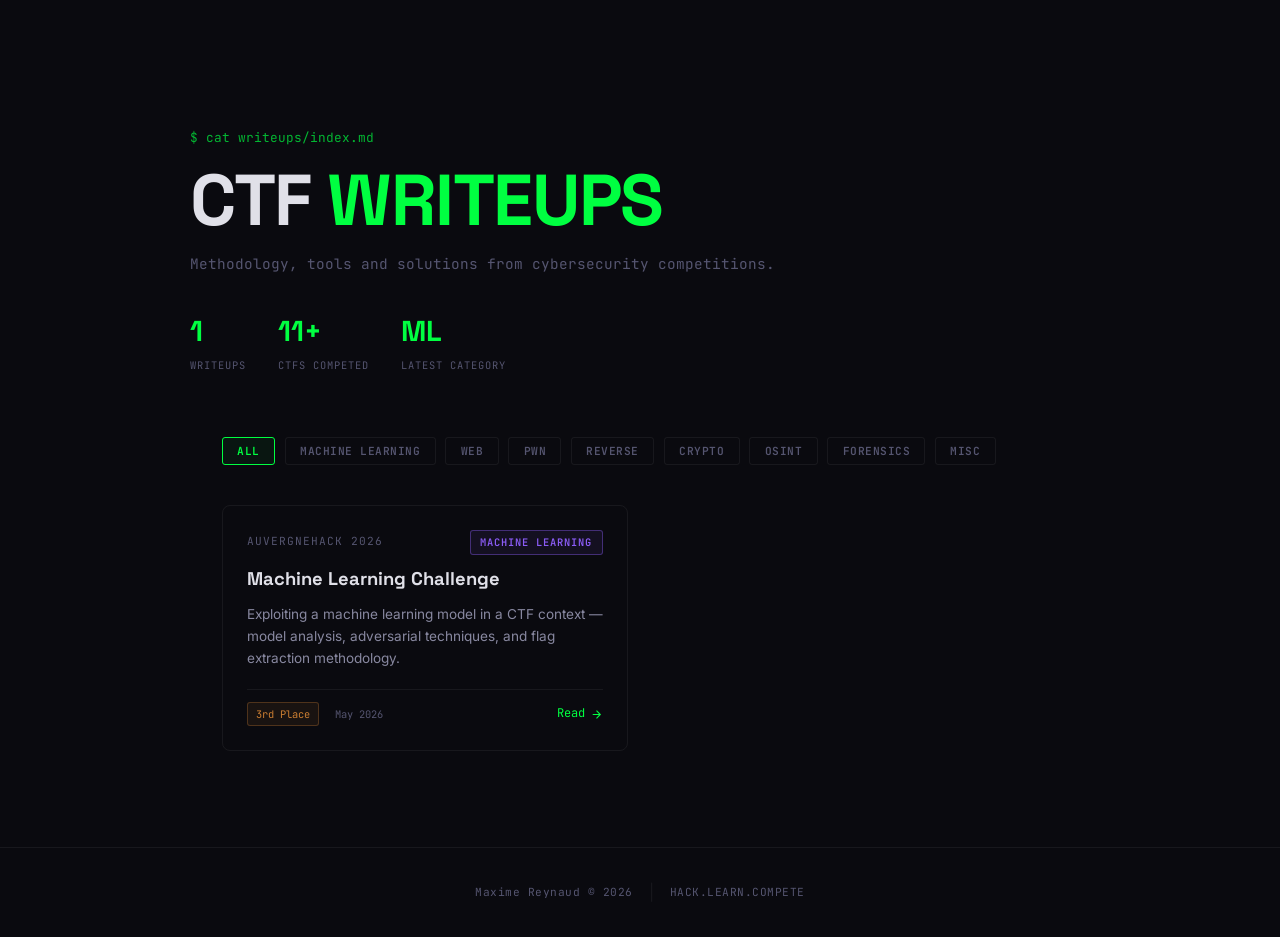
==== writeups.html @ 1e9fafca "feat: add CTF writeups section with AuvergneHack 2026 ML template - New writeups.html index page wit" ====
<!DOCTYPE html>
<html lang="en">
<head>
    <meta charset="UTF-8">
    <meta name="viewport" content="width=device-width, initial-scale=1.0">
    <title>CTF Writeups | Maxime Reynaud</title>
    <meta name="description" content="CTF writeups by Maxime Reynaud - methodology, tools, and solutions for cybersecurity competitions.">
    <meta name="theme-color" content="#0a0a0f">
    <link rel="icon" href="data:image/svg+xml,<svg xmlns='http://www.w3.org/2000/svg' viewBox='0 0 100 100'><rect width='100' height='100' rx='16' fill='%230a0a0f'/><text x='50' y='66' font-family='monospace' font-size='48' font-weight='bold' fill='%2300ff41' text-anchor='middle'>MR</text></svg>">
    <link rel="preconnect" href="https://fonts.googleapis.com">
    <link rel="preconnect" href="https://fonts.gstatic.com" crossorigin>
    <link href="https://fonts.googleapis.com/css2?family=JetBrains+Mono:wght@300;400;500;600;700&family=Inter:wght@300;400;500;600;700;800;900&family=Space+Grotesk:wght@300;400;500;600;700&display=swap" rel="stylesheet">
    <link rel="stylesheet" href="styles.css">
    <link rel="stylesheet" href="writeups.css">
</head>
<body>

    <!-- Navigation -->
    <nav class="nav" id="nav">
        <div class="nav-logo">
            <a href="index.html" style="text-decoration:none; display:flex; align-items:center; gap:0.25rem;">
                <span class="nav-logo-bracket">[</span>
                <span class="nav-logo-text">MR</span>
                <span class="nav-logo-bracket">]</span>
            </a>
        </div>
        <div class="nav-links">
            <a href="index.html#about"       class="nav-link">About</a>
            <a href="index.html#experience"  class="nav-link">Experience</a>
            <a href="index.html#projects"    class="nav-link">Projects</a>
            <a href="index.html#competitions"class="nav-link">CTF</a>
            <a href="writeups.html"          class="nav-link" style="color:var(--green);">Writeups</a>
            <a href="index.html#contact"     class="nav-link">Contact</a>
        </div>
        <button class="nav-toggle" id="navToggle" aria-label="Toggle navigation">
            <span></span><span></span><span></span>
        </button>
    </nav>

    <!-- Mobile Nav -->
    <div class="mobile-nav" id="mobileNav">
        <a href="index.html#about"        class="mobile-nav-link">About</a>
        <a href="index.html#experience"   class="mobile-nav-link">Experience</a>
        <a href="index.html#projects"     class="mobile-nav-link">Projects</a>
        <a href="index.html#competitions" class="mobile-nav-link">CTF</a>
        <a href="writeups.html"           class="mobile-nav-link">Writeups</a>
        <a href="index.html#contact"      class="mobile-nav-link">Contact</a>
    </div>

    <!-- Hero -->
    <section class="writeups-hero">
        <div class="writeups-hero-content">
            <div class="writeups-hero-tag">$ cat writeups/index.md</div>
            <h1 class="writeups-hero-title">CTF <span>WRITEUPS</span></h1>
            <p class="writeups-hero-sub">Methodology, tools and solutions from cybersecurity competitions.</p>
            <div class="writeups-stats">
                <div class="writeups-stat">
                    <span class="writeups-stat-value">1</span>
                    <span class="writeups-stat-label">Writeups</span>
                </div>
                <div class="writeups-stat">
                    <span class="writeups-stat-value">11+</span>
                    <span class="writeups-stat-label">CTFs competed</span>
                </div>
                <div class="writeups-stat">
                    <span class="writeups-stat-value">ML</span>
                    <span class="writeups-stat-label">Latest category</span>
                </div>
            </div>
        </div>
    </section>

    <!-- Filters -->
    <div class="writeups-filters container" style="max-width:900px;">
        <button class="filter-btn active" data-filter="all">All</button>
        <button class="filter-btn" data-filter="ml">Machine Learning</button>
        <button class="filter-btn" data-filter="web">Web</button>
        <button class="filter-btn" data-filter="pwn">Pwn</button>
        <button class="filter-btn" data-filter="rev">Reverse</button>
        <button class="filter-btn" data-filter="crypto">Crypto</button>
        <button class="filter-btn" data-filter="osint">OSINT</button>
        <button class="filter-btn" data-filter="forensics">Forensics</button>
        <button class="filter-btn" data-filter="misc">Misc</button>
    </div>

    <!-- Writeup cards -->
    <div class="writeups-grid">

        <a href="writeups/auvergnahack-2026-ml.html" class="writeup-card" data-category="ml">
            <div class="writeup-card-top">
                <span class="writeup-ctf-name">AuvergneHack 2026</span>
                <span class="cat-badge cat-ml">Machine Learning</span>
            </div>
            <div class="writeup-card-title">Machine Learning Challenge</div>
            <div class="writeup-card-desc">
                Exploiting a machine learning model in a CTF context — model analysis, adversarial techniques, and flag extraction methodology.
            </div>
            <div class="writeup-card-footer">
                <div class="writeup-card-meta">
                    <span class="writeup-rank-badge">3rd Place</span>
                    <span class="writeup-card-date">May 2026</span>
                </div>
                <span class="writeup-read-link">
                    Read
                    <svg viewBox="0 0 24 24" fill="none" stroke="currentColor" stroke-width="2" width="13" height="13"><path d="M5 12h14M12 5l7 7-7 7"/></svg>
                </span>
            </div>
        </a>

    </div>

    <!-- Footer -->
    <footer class="footer">
        <div class="container">
            <div class="footer-content">
                <span class="footer-text">Maxime Reynaud &copy; 2026</span>
                <span class="footer-divider">|</span>
                <span class="footer-text">HACK.LEARN.COMPETE</span>
            </div>
        </div>
    </footer>

    <script>
        // Nav scroll effect (reused from main)
        const nav = document.getElementById('nav');
        window.addEventListener('scroll', () => {
            nav.classList.toggle('scrolled', window.scrollY > 50);
        });

        // Mobile nav toggle
        document.getElementById('navToggle').addEventListener('click', () => {
            document.getElementById('mobileNav').classList.toggle('active');
        });
        document.querySelectorAll('.mobile-nav-link').forEach(l => {
            l.addEventListener('click', () => document.getElementById('mobileNav').classList.remove('active'));
        });

        // Category filter
        document.querySelectorAll('.filter-btn').forEach(btn => {
            btn.addEventListener('click', () => {
                document.querySelectorAll('.filter-btn').forEach(b => b.classList.remove('active'));
                btn.classList.add('active');
                const filter = btn.dataset.filter;
                document.querySelectorAll('.writeup-card').forEach(card => {
                    card.style.display = (filter === 'all' || card.dataset.category === filter) ? 'flex' : 'none';
                });
            });
        });
    </script>
</body>
</html>
---- styles.css ----
/* ============================================================
   MAXIME REYNAUD - CYBERSECURITY PORTFOLIO
   Theme: Dark cyber / terminal aesthetic
   Colors: #0a0a0f bg, #00ff41 primary, #00d4ff secondary, #8b5cf6 accent
   ============================================================ */

/* ---------- CSS Variables ---------- */
:root {
    --bg-primary: #0a0a0f;
    --bg-secondary: #0f0f1a;
    --bg-card: #12121f;
    --bg-card-hover: #1a1a2e;
    --text-primary: #e0e0e8;
    --text-secondary: #8888a0;
    --text-muted: #555570;
    --green: #00ff41;
    --green-dim: #00cc33;
    --green-glow: rgba(0, 255, 65, 0.15);
    --cyan: #00d4ff;
    --cyan-dim: #00a8cc;
    --cyan-glow: rgba(0, 212, 255, 0.15);
    --purple: #8b5cf6;
    --purple-glow: rgba(139, 92, 246, 0.15);
    --gold: #fbbf24;
    --silver: #c0c0c0;
    --bronze: #cd7f32;
    --red: #ff3b3b;
    --border: rgba(255, 255, 255, 0.06);
    --border-hover: rgba(0, 255, 65, 0.2);
    --font-mono: 'JetBrains Mono', 'Fira Code', monospace;
    --font-sans: 'Inter', -apple-system, BlinkMacSystemFont, sans-serif;
    --font-display: 'Space Grotesk', 'Inter', sans-serif;
    --nav-height: 64px;
}

/* ---------- Reset & Base ---------- */
*, *::before, *::after {
    margin: 0;
    padding: 0;
    box-sizing: border-box;
}

html {
    scroll-behavior: smooth;
    scrollbar-width: thin;
    scrollbar-color: var(--green-dim) var(--bg-primary);
}

html::-webkit-scrollbar {
    width: 6px;
}

html::-webkit-scrollbar-track {
    background: var(--bg-primary);
}

html::-webkit-scrollbar-thumb {
    background: var(--green-dim);
    border-radius: 3px;
}

body {
    font-family: var(--font-sans);
    background: var(--bg-primary);
    color: var(--text-primary);
    overflow-x: hidden;
    line-height: 1.6;
    -webkit-font-smoothing: antialiased;
}

a {
    color: inherit;
    text-decoration: none;
}

.container {
    max-width: 1200px;
    margin: 0 auto;
    padding: 0 2rem;
}

/* ---------- Scroll Progress ---------- */
.scroll-progress {
    position: fixed;
    top: 0;
    left: 0;
    height: 2px;
    background: linear-gradient(90deg, var(--green), var(--cyan), var(--purple));
    z-index: 10000;
    transition: width 0.1s linear;
    width: 0%;
}

/* ---------- Navigation ---------- */
.nav {
    position: fixed;
    top: 0;
    left: 0;
    right: 0;
    height: var(--nav-height);
    display: flex;
    align-items: center;
    justify-content: space-between;
    padding: 0 2rem;
    z-index: 1000;
    backdrop-filter: blur(20px);
    background: rgba(10, 10, 15, 0.8);
    border-bottom: 1px solid var(--border);
    transform: translateY(-100%);
    transition: transform 0.4s cubic-bezier(0.16, 1, 0.3, 1);
}

.nav.visible {
    transform: translateY(0);
}

.nav-logo {
    font-family: var(--font-mono);
    font-size: 1.2rem;
    font-weight: 700;
    letter-spacing: 2px;
}

.nav-logo-bracket {
    color: var(--green);
}

.nav-logo-text {
    color: var(--text-primary);
}

.nav-links {
    display: flex;
    gap: 1.5rem;
}

.nav-link {
    font-family: var(--font-mono);
    font-size: 0.75rem;
    text-transform: uppercase;
    letter-spacing: 1.5px;
    color: var(--text-secondary);
    transition: color 0.3s, text-shadow 0.3s;
    position: relative;
}

.nav-link::after {
    content: '';
    position: absolute;
    bottom: -4px;
    left: 0;
    width: 0;
    height: 1px;
    background: var(--green);
    transition: width 0.3s;
}

.nav-link:hover,
.nav-link.active {
    color: var(--green);
    text-shadow: 0 0 10px var(--green-glow);
}

.nav-link:hover::after,
.nav-link.active::after {
    width: 100%;
}

.nav-toggle {
    display: none;
    flex-direction: column;
    gap: 5px;
    background: none;
    border: none;
    cursor: pointer;
    padding: 5px;
}

.nav-toggle span {
    width: 24px;
    height: 2px;
    background: var(--text-primary);
    transition: all 0.3s;
}

/* Mobile Nav */
.mobile-nav {
    position: fixed;
    top: 0;
    left: 0;
    right: 0;
    bottom: 0;
    background: rgba(10, 10, 15, 0.95);
    backdrop-filter: blur(30px);
    display: flex;
    flex-direction: column;
    align-items: center;
    justify-content: center;
    gap: 2rem;
    z-index: 999;
    opacity: 0;
    pointer-events: none;
    transition: opacity 0.4s;
}

.mobile-nav.open {
    opacity: 1;
    pointer-events: auto;
}

.mobile-nav-link {
    font-family: var(--font-mono);
    font-size: 1.2rem;
    text-transform: uppercase;
    letter-spacing: 3px;
    color: var(--text-secondary);
    transition: color 0.3s;
}

.mobile-nav-link:hover {
    color: var(--green);
}

/* ---------- Particle Canvas ---------- */
#particleCanvas {
    position: fixed;
    top: 0;
    left: 0;
    width: 100%;
    height: 100%;
    z-index: -2;
    pointer-events: none;
}

/* ---------- Matrix Rain Canvas ---------- */
#matrixCanvas {
    position: fixed;
    top: 0;
    left: 0;
    width: 100%;
    height: 100%;
    z-index: -1;
    pointer-events: none;
    opacity: 0.04;
}

/* ============================================================
   HERO SECTION
   ============================================================ */
.hero {
    position: relative;
    min-height: 100vh;
    display: flex;
    align-items: center;
    justify-content: center;
    overflow: hidden;
}

.hero-content {
    text-align: center;
    z-index: 1;
    padding: 2rem;
}

.hero-scanline {
    position: absolute;
    top: 0;
    left: 0;
    right: 0;
    bottom: 0;
    background: repeating-linear-gradient(
        0deg,
        transparent,
        transparent 2px,
        rgba(0, 255, 65, 0.015) 2px,
        rgba(0, 255, 65, 0.015) 4px
    );
    pointer-events: none;
    z-index: 0;
}

/* Terminal */
.hero-terminal {
    display: inline-block;
    background: var(--bg-secondary);
    border: 1px solid var(--border);
    border-radius: 8px;
    overflow: hidden;
    margin-bottom: 2rem;
    text-align: left;
    min-width: min(420px, 90vw);
    box-shadow: 0 0 40px rgba(0, 255, 65, 0.05);
}

.terminal-header {
    display: flex;
    align-items: center;
    gap: 8px;
    padding: 10px 16px;
    background: rgba(255, 255, 255, 0.03);
    border-bottom: 1px solid var(--border);
}

.terminal-dot {
    width: 10px;
    height: 10px;
    border-radius: 50%;
}

.terminal-dot.red { background: #ff5f57; }
.terminal-dot.yellow { background: #febc2e; }
.terminal-dot.green { background: #28c840; }

.terminal-title {
    font-family: var(--font-mono);
    font-size: 0.7rem;
    color: var(--text-muted);
    margin-left: auto;
}

.terminal-body {
    padding: 16px;
}

.terminal-line {
    display: flex;
    align-items: center;
    gap: 8px;
    font-family: var(--font-mono);
    font-size: 0.85rem;
}

.terminal-prompt {
    color: var(--green);
    font-weight: 700;
}

.terminal-command {
    color: var(--text-primary);
}

.terminal-text {
    color: var(--text-primary);
}

.terminal-output {
    color: var(--cyan);
    font-style: italic;
}

.terminal-cursor {
    color: var(--green);
    animation: blink-cursor 1s step-end infinite;
}

@keyframes blink-cursor {
    50% { opacity: 0; }
}

/* Hero Name */
.hero-name {
    font-family: var(--font-display);
    font-size: clamp(3rem, 8vw, 7rem);
    font-weight: 900;
    line-height: 1;
    margin-bottom: 1.5rem;
    letter-spacing: -2px;
}

.hero-name-line {
    display: block;
    opacity: 0;
    transform: translateY(40px);
}

.hero-name-line.accent {
    color: var(--green);
    text-shadow: 0 0 40px var(--green-glow), 0 0 80px rgba(0, 255, 65, 0.08);
}

/* Hero Titles */
.hero-titles {
    display: flex;
    align-items: center;
    justify-content: center;
    gap: 1rem;
    flex-wrap: wrap;
    margin-bottom: 3rem;
    opacity: 0;
}

.hero-title-item {
    font-family: var(--font-mono);
    font-size: clamp(0.7rem, 1.5vw, 0.9rem);
    text-transform: uppercase;
    letter-spacing: 2px;
    color: var(--text-secondary);
}

.hero-title-item.accent {
    color: var(--cyan);
}

.hero-title-divider {
    color: var(--text-muted);
    font-family: var(--font-mono);
}

/* Hero Stats */
.hero-stats {
    display: flex;
    justify-content: center;
    gap: 3rem;
    flex-wrap: wrap;
    margin-bottom: 3rem;
    opacity: 0;
}

.hero-stat {
    text-align: center;
}

.hero-stat-value {
    font-family: var(--font-display);
    font-size: 2.5rem;
    font-weight: 800;
    color: var(--green);
    display: inline;
}

.hero-stat-suffix {
    font-family: var(--font-display);
    font-size: 1.5rem;
    font-weight: 800;
    color: var(--green);
}

.hero-stat-label {
    display: block;
    font-family: var(--font-mono);
    font-size: 0.65rem;
    text-transform: uppercase;
    letter-spacing: 1.5px;
    color: var(--text-muted);
    margin-top: 4px;
}

/* Scroll Indicator */
.hero-scroll-indicator {
    opacity: 0;
    display: flex;
    flex-direction: column;
    align-items: center;
    gap: 0.5rem;
    color: var(--text-muted);
    font-family: var(--font-mono);
    font-size: 0.7rem;
    text-transform: uppercase;
    letter-spacing: 2px;
}

.scroll-arrow {
    animation: bounce-arrow 2s ease-in-out infinite;
}

@keyframes bounce-arrow {
    0%, 100% { transform: translateY(0); }
    50% { transform: translateY(8px); }
}

/* ============================================================
   SECTION COMMON STYLES
   ============================================================ */
.section {
    position: relative;
    padding: 8rem 0;
    min-height: 100vh;
}

.section-header {
    text-align: center;
    margin-bottom: 4rem;
}

.section-tag {
    font-family: var(--font-mono);
    font-size: 0.75rem;
    color: var(--text-muted);
    letter-spacing: 1px;
    display: block;
    margin-bottom: 0.75rem;
}

.section-tag-close {
    display: block;
    text-align: center;
    margin-top: 4rem;
}

.section-title {
    font-family: var(--font-display);
    font-size: clamp(2rem, 5vw, 3.5rem);
    font-weight: 800;
    letter-spacing: -1px;
    margin-bottom: 1rem;
}

.section-line {
    width: 60px;
    height: 2px;
    background: linear-gradient(90deg, var(--green), var(--cyan));
    margin: 0 auto;
    border-radius: 1px;
}

.section-subtitle {
    font-family: var(--font-mono);
    font-size: 0.85rem;
    color: var(--text-secondary);
    margin-top: 1rem;
}

/* Glitch Text Effect */
.glitch-text {
    position: relative;
}

.glitch-text::before,
.glitch-text::after {
    content: attr(data-text);
    position: absolute;
    top: 0;
    left: 0;
    width: 100%;
    height: 100%;
    opacity: 0;
}

.glitch-text:hover::before {
    animation: glitch-1 0.3s linear;
    color: var(--cyan);
    opacity: 0.8;
    z-index: -1;
}

.glitch-text:hover::after {
    animation: glitch-2 0.3s linear;
    color: var(--red);
    opacity: 0.8;
    z-index: -2;
}

@keyframes glitch-1 {
    0% { clip-path: inset(40% 0 61% 0); transform: translate(-2px, -1px); }
    20% { clip-path: inset(92% 0 1% 0); transform: translate(1px, 2px); }
    40% { clip-path: inset(43% 0 1% 0); transform: translate(-1px, 1px); }
    60% { clip-path: inset(25% 0 58% 0); transform: translate(2px, -1px); }
    80% { clip-path: inset(54% 0 7% 0); transform: translate(-2px, 2px); }
    100% { clip-path: inset(58% 0 43% 0); transform: translate(0); }
}

@keyframes glitch-2 {
    0% { clip-path: inset(65% 0 13% 0); transform: translate(2px, 1px); }
    20% { clip-path: inset(12% 0 70% 0); transform: translate(-1px, -2px); }
    40% { clip-path: inset(80% 0 5% 0); transform: translate(1px, -1px); }
    60% { clip-path: inset(5% 0 75% 0); transform: translate(-2px, 1px); }
    80% { clip-path: inset(35% 0 30% 0); transform: translate(2px, -2px); }
    100% { clip-path: inset(19% 0 60% 0); transform: translate(0); }
}

/* Glitch triggered on scroll into view */
.glitch-text.glitch-active::before {
    animation: glitch-1 0.4s linear;
    color: var(--cyan);
    opacity: 0.8;
    z-index: -1;
}

.glitch-text.glitch-active::after {
    animation: glitch-2 0.4s linear;
    color: var(--red);
    opacity: 0.8;
    z-index: -2;
}

/* Accent & Highlight */
.accent { color: var(--green); }
.highlight { color: var(--cyan); font-weight: 600; }
.blink { animation: blink-text 2s step-end infinite; }

@keyframes blink-text {
    50% { opacity: 0.4; }
}

/* ============================================================
   ABOUT SECTION
   ============================================================ */
.about-grid {
    display: grid;
    grid-template-columns: 1.2fr 0.8fr;
    gap: 4rem;
    align-items: start;
}

.about-text p {
    font-size: 1.05rem;
    line-height: 1.8;
    color: var(--text-secondary);
    margin-bottom: 1.5rem;
}

.about-intro {
    font-size: 1.2rem !important;
    color: var(--text-primary) !important;
}

.about-highlights {
    margin-top: 2rem;
    display: flex;
    flex-direction: column;
    gap: 1.5rem;
}

.about-highlight-item {
    display: flex;
    gap: 1rem;
    align-items: flex-start;
    padding: 1rem;
    border-radius: 8px;
    border: 1px solid var(--border);
    background: var(--bg-secondary);
    transition: border-color 0.3s, background 0.3s;
}

.about-highlight-item:hover {
    border-color: var(--border-hover);
    background: var(--bg-card);
}

.highlight-icon {
    flex-shrink: 0;
    width: 36px;
    height: 36px;
    color: var(--green);
}

.about-highlight-item h4 {
    font-family: var(--font-display);
    font-size: 0.95rem;
    font-weight: 600;
    margin-bottom: 0.25rem;
}

.about-highlight-item p {
    font-size: 0.8rem !important;
    color: var(--text-muted) !important;
    margin-bottom: 0 !important;
    line-height: 1.5 !important;
}

/* About Card (Profile Card) */
.about-card {
    position: relative;
    background: var(--bg-card);
    border: 1px solid var(--border);
    border-radius: 12px;
    padding: 2rem;
    overflow: hidden;
    box-shadow: 0 0 40px rgba(0, 255, 65, 0.03);
}

.card-scanline {
    position: absolute;
    top: 0;
    left: 0;
    right: 0;
    height: 2px;
    background: var(--green);
    opacity: 0.6;
    animation: scan-line 4s ease-in-out infinite;
}

@keyframes scan-line {
    0%, 100% { top: 0; opacity: 0.6; }
    50% { top: 100%; opacity: 0; }
}

.card-header {
    display: flex;
    justify-content: space-between;
    align-items: center;
    margin-bottom: 1.5rem;
    padding-bottom: 1rem;
    border-bottom: 1px solid var(--border);
}

.card-label {
    font-family: var(--font-mono);
    font-size: 0.75rem;
    color: var(--text-muted);
    letter-spacing: 1.5px;
}

.card-status {
    font-family: var(--font-mono);
    font-size: 0.65rem;
    color: var(--green);
    padding: 2px 8px;
    border: 1px solid var(--green);
    border-radius: 4px;
    text-transform: uppercase;
    letter-spacing: 1px;
}

.card-field {
    display: flex;
    justify-content: space-between;
    align-items: center;
    padding: 0.6rem 0;
    border-bottom: 1px solid rgba(255, 255, 255, 0.03);
}

.card-key {
    font-family: var(--font-mono);
    font-size: 0.75rem;
    color: var(--text-muted);
}

.card-value {
    font-family: var(--font-mono);
    font-size: 0.8rem;
    color: var(--text-primary);
}

.card-value.accent {
    color: var(--cyan);
}

/* ============================================================
   JOURNEY SECTION
   ============================================================ */
.journey-path {
    position: relative;
    display: flex;
    flex-direction: column;
    gap: 3rem;
    max-width: 700px;
    margin: 0 auto;
}

.journey-line {
    position: absolute;
    left: 20px;
    top: 0;
    bottom: 0;
    width: 2px;
    background: linear-gradient(180deg, var(--green), var(--cyan), var(--purple));
    opacity: 0.3;
}

.journey-stop {
    display: flex;
    gap: 2rem;
    align-items: flex-start;
    position: relative;
}

.journey-marker {
    position: relative;
    flex-shrink: 0;
    width: 42px;
    height: 42px;
    display: flex;
    align-items: center;
    justify-content: center;
}

.marker-dot {
    width: 14px;
    height: 14px;
    background: var(--green);
    border-radius: 50%;
    z-index: 1;
    box-shadow: 0 0 10px var(--green-glow);
}

.marker-ping {
    position: absolute;
    width: 14px;
    height: 14px;
    background: var(--green);
    border-radius: 50%;
    animation: ping 2s cubic-bezier(0, 0, 0.2, 1) infinite;
}

@keyframes ping {
    75%, 100% { transform: scale(2.5); opacity: 0; }
}

.journey-card {
    background: var(--bg-card);
    border: 1px solid var(--border);
    border-radius: 12px;
    padding: 1.5rem;
    flex: 1;
    transition: border-color 0.3s, transform 0.3s;
}

.journey-card:hover {
    border-color: var(--border-hover);
    transform: translateX(4px);
}

.journey-flag {
    font-size: 1.8rem;
    margin-bottom: 0.5rem;
}

.journey-card h3 {
    font-family: var(--font-display);
    font-size: 1.2rem;
    font-weight: 700;
    margin-bottom: 0.25rem;
}

.journey-period {
    font-family: var(--font-mono);
    font-size: 0.7rem;
    color: var(--green);
    text-transform: uppercase;
    letter-spacing: 1.5px;
}

.journey-card p {
    font-size: 0.9rem;
    color: var(--text-secondary);
    margin-top: 0.75rem;
    line-height: 1.6;
}

/* ============================================================
   EXPERIENCE / TIMELINE
   ============================================================ */
.timeline {
    position: relative;
    max-width: 900px;
    margin: 0 auto;
}

.timeline-line {
    position: absolute;
    left: 50%;
    top: 0;
    bottom: 0;
    width: 2px;
    background: linear-gradient(180deg, var(--green), var(--cyan), var(--purple), transparent);
    opacity: 0.2;
    transform: translateX(-50%);
}

.timeline-item {
    display: flex;
    align-items: flex-start;
    margin-bottom: 3rem;
    position: relative;
}

.timeline-item[data-side="left"] {
    flex-direction: row;
    padding-right: calc(50% + 2rem);
}

.timeline-item[data-side="right"] {
    flex-direction: row-reverse;
    padding-left: calc(50% + 2rem);
}

.timeline-dot {
    position: absolute;
    left: 50%;
    transform: translateX(-50%);
    width: 16px;
    height: 16px;
    background: var(--bg-primary);
    border: 2px solid var(--green);
    border-radius: 50%;
    z-index: 1;
}

.timeline-dot-ping {
    position: absolute;
    inset: -2px;
    border: 2px solid var(--green);
    border-radius: 50%;
    animation: ping 3s cubic-bezier(0, 0, 0.2, 1) infinite;
}

.timeline-content {
    background: var(--bg-card);
    border: 1px solid var(--border);
    border-radius: 12px;
    padding: 1.5rem;
    transition: border-color 0.3s, box-shadow 0.3s;
    width: 100%;
}

.timeline-content:hover {
    border-color: var(--border-hover);
    box-shadow: 0 0 30px rgba(0, 255, 65, 0.05);
}

.timeline-date {
    font-family: var(--font-mono);
    font-size: 0.7rem;
    color: var(--green);
    text-transform: uppercase;
    letter-spacing: 1.5px;
    margin-bottom: 0.5rem;
}

.timeline-role {
    font-family: var(--font-display);
    font-size: 1.15rem;
    font-weight: 700;
    margin-bottom: 0.25rem;
}

.timeline-company {
    font-size: 0.9rem;
    color: var(--cyan);
    font-weight: 500;
    margin-bottom: 0.75rem;
}

.timeline-details {
    list-style: none;
    margin-bottom: 1rem;
}

.timeline-details li {
    font-size: 0.85rem;
    color: var(--text-secondary);
    padding-left: 1rem;
    position: relative;
    margin-bottom: 0.4rem;
    line-height: 1.5;
}

.timeline-details li::before {
    content: '>';
    position: absolute;
    left: 0;
    color: var(--green);
    font-family: var(--font-mono);
    font-size: 0.75rem;
}

.timeline-tags {
    display: flex;
    flex-wrap: wrap;
    gap: 0.5rem;
}

.tag {
    font-family: var(--font-mono);
    font-size: 0.65rem;
    padding: 3px 10px;
    border: 1px solid var(--border);
    border-radius: 4px;
    color: var(--text-muted);
    text-transform: uppercase;
    letter-spacing: 0.5px;
    transition: border-color 0.3s, color 0.3s;
}

.tag:hover {
    border-color: var(--green);
    color: var(--green);
}

/* ============================================================
   PROJECTS SECTION
   ============================================================ */
.github-link {
    display: inline-flex;
    align-items: center;
    gap: 0.5rem;
    color: var(--green);
    font-family: var(--font-mono);
    font-size: 0.85rem;
    transition: opacity 0.3s;
}

.github-link:hover {
    opacity: 0.8;
}

.github-link svg {
    width: 20px;
    height: 20px;
}

.projects-grid {
    display: grid;
    grid-template-columns: repeat(auto-fill, minmax(320px, 1fr));
    gap: 1.5rem;
}

.project-card {
    position: relative;
    background: var(--bg-card);
    border: 1px solid var(--border);
    border-radius: 12px;
    padding: 1.5rem;
    overflow: hidden;
    transition: border-color 0.4s, transform 0.3s, box-shadow 0.4s;
}

.project-card:hover {
    border-color: var(--border-hover);
    transform: translateY(-4px);
    box-shadow: 0 8px 40px rgba(0, 255, 65, 0.06);
}

.project-card.featured {
    border-color: rgba(0, 255, 65, 0.15);
}

.project-card-glow {
    position: absolute;
    top: -50%;
    left: -50%;
    width: 200%;
    height: 200%;
    background: radial-gradient(circle at center, var(--green-glow), transparent 70%);
    opacity: 0;
    transition: opacity 0.5s;
    pointer-events: none;
}

.project-card:hover .project-card-glow {
    opacity: 1;
}

.project-header {
    display: flex;
    justify-content: space-between;
    align-items: center;
    margin-bottom: 1rem;
}

.project-icon {
    width: 28px;
    height: 28px;
    color: var(--green);
}

.project-badge {
    font-family: var(--font-mono);
    font-size: 0.6rem;
    padding: 2px 8px;
    border: 1px solid var(--green);
    border-radius: 4px;
    color: var(--green);
    text-transform: uppercase;
    letter-spacing: 1px;
}

.project-name {
    font-family: var(--font-display);
    font-size: 1.1rem;
    font-weight: 700;
    margin-bottom: 0.5rem;
}

.project-desc {
    font-size: 0.85rem;
    color: var(--text-secondary);
    line-height: 1.6;
    margin-bottom: 1rem;
}

.project-tech {
    display: flex;
    flex-wrap: wrap;
    gap: 0.5rem;
    margin-bottom: 1rem;
}

.project-tech span {
    font-family: var(--font-mono);
    font-size: 0.65rem;
    padding: 2px 8px;
    background: rgba(0, 255, 65, 0.06);
    border-radius: 4px;
    color: var(--green-dim);
    letter-spacing: 0.5px;
}

.project-link {
    display: inline-flex;
    align-items: center;
    gap: 0.5rem;
    font-family: var(--font-mono);
    font-size: 0.75rem;
    color: var(--cyan);
    transition: color 0.3s;
    letter-spacing: 0.5px;
}

.project-link:hover {
    color: var(--green);
}

/* ============================================================
   COMPETITIONS SECTION
   ============================================================ */
.competitions-grid {
    display: grid;
    grid-template-columns: repeat(auto-fill, minmax(350px, 1fr));
    gap: 1rem;
}

.competition-card {
    display: flex;
    align-items: center;
    gap: 1.2rem;
    background: var(--bg-card);
    border: 1px solid var(--border);
    border-radius: 12px;
    padding: 1.2rem 1.5rem;
    transition: border-color 0.3s, transform 0.3s;
}

.competition-card:hover {
    border-color: var(--border-hover);
    transform: translateX(4px);
}

.competition-card.gold {
    border-color: rgba(251, 191, 36, 0.2);
}

.competition-card.gold .competition-rank {
    color: var(--gold);
    border-color: var(--gold);
    text-shadow: 0 0 10px rgba(251, 191, 36, 0.3);
}

.competition-card.silver {
    border-color: rgba(192, 192, 192, 0.2);
}

.competition-card.bronze .competition-rank {
    color: var(--bronze);
    border-color: var(--bronze);
}

.competition-rank {
    flex-shrink: 0;
    font-family: var(--font-display);
    font-size: 1.3rem;
    font-weight: 800;
    color: var(--green);
    min-width: 60px;
    text-align: center;
}

.competition-card.silver .competition-rank {
    color: var(--silver);
    border-color: var(--silver);
    text-shadow: 0 0 10px rgba(192, 192, 192, 0.3);
}

.competition-rank.top-pct {
    font-size: 0.85rem;
    font-family: var(--font-mono);
    font-weight: 600;
    color: var(--cyan);
}

.competition-rank svg {
    color: var(--green);
}

.competition-info h3 {
    font-family: var(--font-display);
    font-size: 1rem;
    font-weight: 600;
    margin-bottom: 0.15rem;
}

.competition-date {
    font-family: var(--font-mono);
    font-size: 0.65rem;
    color: var(--text-muted);
    text-transform: uppercase;
    letter-spacing: 1px;
}

.competition-info p {
    font-size: 0.8rem;
    color: var(--text-secondary);
    margin-top: 0.25rem;
    line-height: 1.4;
}

/* ============================================================
   EDUCATION SECTION
   ============================================================ */
.education-grid {
    display: grid;
    grid-template-columns: 1.3fr 0.7fr;
    gap: 3rem;
    align-items: start;
}

.education-card {
    display: flex;
    gap: 1.5rem;
    background: var(--bg-card);
    border: 1px solid var(--border);
    border-radius: 12px;
    padding: 1.5rem;
    margin-bottom: 1.5rem;
    transition: border-color 0.3s;
}

.education-card:hover {
    border-color: var(--border-hover);
}

.edu-icon {
    flex-shrink: 0;
    width: 40px;
    height: 40px;
    color: var(--green);
}

.edu-icon svg {
    width: 100%;
    height: 100%;
}

.edu-content h3 {
    font-family: var(--font-display);
    font-size: 1.05rem;
    font-weight: 700;
    margin-bottom: 0.25rem;
}

.edu-content h4 {
    font-size: 0.9rem;
    color: var(--cyan);
    font-weight: 500;
    margin-bottom: 0.25rem;
}

.edu-date {
    font-family: var(--font-mono);
    font-size: 0.7rem;
    color: var(--text-muted);
    text-transform: uppercase;
    letter-spacing: 1px;
}

.edu-highlight {
    font-size: 0.85rem;
    color: var(--text-secondary);
    margin-top: 0.5rem;
    line-height: 1.5;
}

.edu-modules {
    display: flex;
    flex-wrap: wrap;
    gap: 0.4rem;
    margin-top: 0.75rem;
}

.edu-modules span {
    font-family: var(--font-mono);
    font-size: 0.6rem;
    padding: 2px 8px;
    border: 1px solid var(--border);
    border-radius: 4px;
    color: var(--text-muted);
    transition: border-color 0.3s, color 0.3s;
}

.edu-modules span:hover {
    border-color: var(--cyan);
    color: var(--cyan);
}

/* Certifications */
.certifications {
    position: sticky;
    top: calc(var(--nav-height) + 2rem);
}

.cert-title {
    font-family: var(--font-display);
    font-size: 1.1rem;
    font-weight: 700;
    margin-bottom: 1rem;
    color: var(--green);
}

.cert-card {
    display: flex;
    align-items: center;
    gap: 1rem;
    padding: 1rem;
    border: 1px solid var(--border);
    border-radius: 8px;
    margin-bottom: 0.75rem;
    background: var(--bg-card);
    transition: border-color 0.3s;
}

.cert-card:hover {
    border-color: var(--border-hover);
}

.cert-badge {
    flex-shrink: 0;
    width: 48px;
    height: 48px;
    border-radius: 50%;
    border: 2px solid var(--green);
    display: flex;
    align-items: center;
    justify-content: center;
    background: rgba(0, 255, 65, 0.05);
}

.cert-badge-text {
    font-family: var(--font-mono);
    font-size: 0.65rem;
    font-weight: 700;
    color: var(--green);
    letter-spacing: 0.5px;
}

.cert-info h4 {
    font-family: var(--font-display);
    font-size: 0.9rem;
    font-weight: 600;
    margin-bottom: 0.15rem;
}

.cert-info span {
    font-family: var(--font-mono);
    font-size: 0.7rem;
    color: var(--text-muted);
}

/* Languages */
.languages-grid {
    display: flex;
    flex-direction: column;
    gap: 0.75rem;
}

.language-item {
    display: grid;
    grid-template-columns: 80px 1fr 60px;
    align-items: center;
    gap: 1rem;
}

.lang-name {
    font-family: var(--font-mono);
    font-size: 0.75rem;
    color: var(--text-secondary);
}

.lang-bar {
    height: 4px;
    background: rgba(255, 255, 255, 0.05);
    border-radius: 2px;
    overflow: hidden;
}

.lang-fill {
    height: 100%;
    background: linear-gradient(90deg, var(--green), var(--cyan));
    border-radius: 2px;
    width: 0;
    transition: width 1.5s cubic-bezier(0.16, 1, 0.3, 1);
}

.lang-level {
    font-family: var(--font-mono);
    font-size: 0.65rem;
    color: var(--text-muted);
    text-align: right;
}

/* ============================================================
   SKILLS SECTION
   ============================================================ */
.skills-grid {
    display: grid;
    grid-template-columns: repeat(3, 1fr);
    gap: 2rem;
    margin-bottom: 3rem;
}

.skill-category {
    background: var(--bg-card);
    border: 1px solid var(--border);
    border-radius: 12px;
    padding: 1.5rem;
    transition: border-color 0.3s;
}

.skill-category:hover {
    border-color: var(--border-hover);
}

.skill-cat-title {
    font-family: var(--font-display);
    font-size: 1rem;
    font-weight: 700;
    margin-bottom: 1.2rem;
    display: flex;
    align-items: center;
    gap: 0.5rem;
    color: var(--green);
}

.skill-items {
    display: flex;
    flex-direction: column;
    gap: 0.75rem;
}

.skill-item {
    display: flex;
    flex-direction: column;
    gap: 0.25rem;
}

.skill-name {
    font-family: var(--font-mono);
    font-size: 0.75rem;
    color: var(--text-secondary);
}

.skill-bar {
    height: 4px;
    background: rgba(255, 255, 255, 0.05);
    border-radius: 2px;
    overflow: hidden;
}

.skill-fill {
    height: 100%;
    background: linear-gradient(90deg, var(--green), var(--cyan));
    border-radius: 2px;
    width: 0;
    transition: width 1.5s cubic-bezier(0.16, 1, 0.3, 1);
}

/* Platform Rankings */
.skills-platforms {
    max-width: 700px;
    margin: 0 auto;
}

.platform-cards {
    display: grid;
    grid-template-columns: repeat(3, 1fr);
    gap: 1rem;
    margin-top: 1rem;
}

.platform-card {
    background: var(--bg-card);
    border: 1px solid var(--border);
    border-radius: 8px;
    padding: 1rem;
    text-align: center;
    transition: border-color 0.3s;
}

.platform-card:hover {
    border-color: var(--border-hover);
}

.platform-name {
    font-family: var(--font-mono);
    font-size: 0.75rem;
    color: var(--text-secondary);
    display: block;
    margin-bottom: 0.5rem;
}

.platform-rank {
    font-family: var(--font-display);
    font-size: 1.1rem;
    font-weight: 800;
    color: var(--green);
    display: block;
    margin-bottom: 0.5rem;
}

.platform-bar {
    height: 3px;
    background: rgba(255, 255, 255, 0.05);
    border-radius: 2px;
    overflow: hidden;
}

.platform-fill {
    height: 100%;
    background: linear-gradient(90deg, var(--green), var(--cyan));
    border-radius: 2px;
}

/* ============================================================
   CONTACT SECTION
   ============================================================ */
.contact-content {
    max-width: 700px;
    margin: 0 auto;
    text-align: center;
}

.contact-intro {
    font-size: 1.1rem;
    color: var(--text-secondary);
    margin-bottom: 3rem;
    line-height: 1.8;
}

.contact-links {
    display: grid;
    grid-template-columns: repeat(3, 1fr);
    gap: 1.5rem;
    margin-bottom: 3rem;
}

.contact-card {
    display: flex;
    flex-direction: column;
    align-items: center;
    gap: 0.75rem;
    padding: 2rem 1rem;
    background: var(--bg-card);
    border: 1px solid var(--border);
    border-radius: 12px;
    transition: all 0.3s;
}

.contact-card:hover {
    border-color: var(--green);
    transform: translateY(-4px);
    box-shadow: 0 8px 30px rgba(0, 255, 65, 0.08);
}

.contact-icon {
    width: 36px;
    height: 36px;
    color: var(--green);
}

.contact-icon svg {
    width: 100%;
    height: 100%;
}

.contact-label {
    font-family: var(--font-mono);
    font-size: 0.7rem;
    color: var(--text-muted);
    text-transform: uppercase;
    letter-spacing: 1.5px;
}

.contact-value {
    font-size: 0.8rem;
    color: var(--text-secondary);
    word-break: break-all;
}

/* Contact Terminal */
.contact-terminal {
    background: var(--bg-secondary);
    border: 1px solid var(--border);
    border-radius: 8px;
    overflow: hidden;
    text-align: left;
    max-width: 500px;
    margin: 0 auto;
}

.contact-terminal .terminal-line {
    margin-bottom: 0.5rem;
}

.contact-terminal .terminal-line:last-child {
    margin-bottom: 0;
}

/* ============================================================
   FOOTER
   ============================================================ */
.footer {
    padding: 2rem 0;
    border-top: 1px solid var(--border);
}

.footer-content {
    display: flex;
    justify-content: center;
    align-items: center;
    gap: 1rem;
    flex-wrap: wrap;
}

.footer-text {
    font-family: var(--font-mono);
    font-size: 0.7rem;
    color: var(--text-muted);
    letter-spacing: 0.5px;
}

.footer-divider {
    color: var(--border);
}

/* ============================================================
   REVEAL ANIMATIONS (initial states - GSAP handles animations)
   ============================================================ */
.reveal-text {
    opacity: 0;
    transform: translateY(30px);
}

.reveal-item {
    opacity: 0;
    transform: translateY(40px);
}

/* ============================================================
   RESPONSIVE DESIGN
   ============================================================ */
@media (max-width: 1024px) {
    .skills-grid {
        grid-template-columns: repeat(2, 1fr);
    }

    .education-grid {
        grid-template-columns: 1fr;
    }

    .certifications {
        position: static;
    }

    .about-grid {
        grid-template-columns: 1fr;
    }

    .timeline-line {
        left: 20px;
    }

    .timeline-item[data-side="left"],
    .timeline-item[data-side="right"] {
        flex-direction: row;
        padding-left: 3.5rem;
        padding-right: 0;
    }

    .timeline-dot {
        left: 20px;
        transform: translateX(-50%);
    }
}

@media (max-width: 768px) {
    .container {
        padding: 0 1rem;
    }

    .section {
        padding: 5rem 0;
    }

    .nav-links {
        display: none;
    }

    .nav-toggle {
        display: flex;
    }

    .hero-terminal {
        min-width: auto;
        width: 100%;
        max-width: 340px;
    }

    .hero-name {
        font-size: clamp(2.5rem, 12vw, 4rem);
    }

    .hero-stats {
        gap: 1.5rem;
    }

    .hero-stat-value {
        font-size: 2rem;
    }

    .hero-titles {
        flex-direction: column;
        gap: 0.5rem;
    }

    .hero-title-divider {
        display: none;
    }

    .projects-grid {
        grid-template-columns: 1fr;
    }

    .competitions-grid {
        grid-template-columns: 1fr;
    }

    .skills-grid {
        grid-template-columns: 1fr;
    }

    .platform-cards {
        grid-template-columns: 1fr;
    }

    .contact-links {
        grid-template-columns: 1fr;
    }

    .timeline-line {
        left: 12px;
    }

    .timeline-dot {
        left: 12px;
    }

    .timeline-item[data-side="left"],
    .timeline-item[data-side="right"] {
        padding-left: 2.5rem;
    }
}

@media (max-width: 480px) {
    .hero-name {
        font-size: 2.2rem;
        letter-spacing: -1px;
    }

    .section-title {
        font-size: 1.8rem;
    }

    .language-item {
        grid-template-columns: 70px 1fr 50px;
        gap: 0.5rem;
    }

    .education-card {
        flex-direction: column;
        gap: 0.75rem;
    }

    .edu-icon {
        width: 30px;
        height: 30px;
    }
}
---- writeups.css ----
/* ===================== WRITEUPS SHARED STYLES ===================== */

/* ---- Breadcrumb ---- */
.breadcrumb {
    font-family: var(--font-mono);
    font-size: 0.75rem;
    color: var(--text-muted);
    padding: 1.5rem 0 0;
    display: flex;
    align-items: center;
    gap: 0.5rem;
}
.breadcrumb a { color: var(--green); text-decoration: none; }
.breadcrumb a:hover { text-shadow: 0 0 8px var(--green-glow); }
.breadcrumb-sep { color: var(--text-muted); }

/* ---- Category badges ---- */
.cat-badge {
    font-family: var(--font-mono);
    font-size: 0.65rem;
    font-weight: 600;
    padding: 0.2rem 0.6rem;
    border-radius: 3px;
    text-transform: uppercase;
    letter-spacing: 1px;
    border: 1px solid;
}
.cat-ml       { color: var(--purple);  border-color: rgba(139,92,246,0.4);  background: rgba(139,92,246,0.08); }
.cat-web      { color: var(--cyan);    border-color: rgba(0,212,255,0.4);   background: rgba(0,212,255,0.08); }
.cat-pwn      { color: #ff3b3b;        border-color: rgba(255,59,59,0.4);   background: rgba(255,59,59,0.08); }
.cat-rev      { color: #f97316;        border-color: rgba(249,115,22,0.4);  background: rgba(249,115,22,0.08); }
.cat-crypto   { color: var(--gold);    border-color: rgba(251,191,36,0.4);  background: rgba(251,191,36,0.08); }
.cat-osint    { color: var(--green);   border-color: rgba(0,255,65,0.2);    background: rgba(0,255,65,0.05); }
.cat-forensics{ color: #14b8a6;        border-color: rgba(20,184,166,0.4);  background: rgba(20,184,166,0.08); }
.cat-misc     { color: var(--text-muted); border-color: rgba(255,255,255,0.15); background: rgba(255,255,255,0.04); }

/* ===================== WRITEUPS INDEX PAGE ===================== */

.writeups-hero {
    min-height: 35vh;
    display: flex;
    align-items: center;
    padding: 8rem 2rem 4rem;
    position: relative;
}
.writeups-hero-content { max-width: 900px; margin: 0 auto; width: 100%; }
.writeups-hero-tag {
    font-family: var(--font-mono);
    font-size: 0.8rem;
    color: var(--green);
    margin-bottom: 1rem;
    opacity: 0.7;
}
.writeups-hero-title {
    font-family: var(--font-display);
    font-size: clamp(2.5rem, 6vw, 4.5rem);
    font-weight: 900;
    letter-spacing: -0.02em;
    color: var(--text-primary);
    line-height: 1;
    margin-bottom: 1rem;
}
.writeups-hero-title span { color: var(--green); }
.writeups-hero-sub {
    font-family: var(--font-mono);
    font-size: 0.9rem;
    color: var(--text-muted);
    margin-bottom: 2rem;
}
.writeups-stats {
    display: flex;
    gap: 2rem;
    flex-wrap: wrap;
}
.writeups-stat {
    display: flex;
    flex-direction: column;
    gap: 0.2rem;
}
.writeups-stat-value {
    font-family: var(--font-display);
    font-size: 1.8rem;
    font-weight: 800;
    color: var(--green);
}
.writeups-stat-label {
    font-family: var(--font-mono);
    font-size: 0.65rem;
    color: var(--text-muted);
    text-transform: uppercase;
    letter-spacing: 1px;
}

/* ---- Filter bar ---- */
.writeups-filters {
    padding: 0 2rem 2.5rem;
    max-width: 900px;
    margin: 0 auto;
    display: flex;
    gap: 0.6rem;
    flex-wrap: wrap;
}
.filter-btn {
    font-family: var(--font-mono);
    font-size: 0.7rem;
    font-weight: 600;
    padding: 0.35rem 0.9rem;
    border-radius: 3px;
    border: 1px solid var(--border);
    background: transparent;
    color: var(--text-muted);
    cursor: pointer;
    transition: all 0.2s;
    text-transform: uppercase;
    letter-spacing: 0.5px;
}
.filter-btn:hover, .filter-btn.active {
    border-color: var(--green);
    color: var(--green);
    background: rgba(0,255,65,0.05);
}

/* ---- Writeup cards grid ---- */
.writeups-grid {
    max-width: 900px;
    margin: 0 auto;
    padding: 0 2rem 6rem;
    display: grid;
    grid-template-columns: repeat(auto-fill, minmax(380px, 1fr));
    gap: 1.5rem;
}
.writeup-card {
    background: var(--surface);
    border: 1px solid var(--border);
    border-radius: 8px;
    padding: 1.5rem;
    transition: border-color 0.2s, transform 0.2s;
    text-decoration: none;
    display: flex;
    flex-direction: column;
    gap: 0.8rem;
    position: relative;
    overflow: hidden;
}
.writeup-card::before {
    content: '';
    position: absolute;
    inset: 0;
    background: linear-gradient(135deg, rgba(0,255,65,0.03) 0%, transparent 60%);
    opacity: 0;
    transition: opacity 0.3s;
}
.writeup-card:hover { border-color: rgba(0,255,65,0.25); transform: translateY(-2px); }
.writeup-card:hover::before { opacity: 1; }

.writeup-card-top {
    display: flex;
    align-items: center;
    justify-content: space-between;
    gap: 0.5rem;
    flex-wrap: wrap;
}
.writeup-ctf-name {
    font-family: var(--font-mono);
    font-size: 0.7rem;
    color: var(--text-muted);
    text-transform: uppercase;
    letter-spacing: 1px;
}
.writeup-card-title {
    font-family: var(--font-display);
    font-size: 1.15rem;
    font-weight: 700;
    color: var(--text-primary);
    line-height: 1.3;
}
.writeup-card-desc {
    font-size: 0.85rem;
    color: var(--text-secondary);
    line-height: 1.6;
    flex: 1;
}
.writeup-card-footer {
    display: flex;
    align-items: center;
    justify-content: space-between;
    margin-top: 0.4rem;
    padding-top: 0.8rem;
    border-top: 1px solid var(--border);
}
.writeup-card-meta {
    display: flex;
    align-items: center;
    gap: 1rem;
}
.writeup-card-date {
    font-family: var(--font-mono);
    font-size: 0.65rem;
    color: var(--text-muted);
}
.writeup-rank-badge {
    font-family: var(--font-mono);
    font-size: 0.65rem;
    color: var(--bronze);
    border: 1px solid rgba(205,127,50,0.3);
    background: rgba(205,127,50,0.08);
    padding: 0.15rem 0.5rem;
    border-radius: 3px;
}
.writeup-read-link {
    font-family: var(--font-mono);
    font-size: 0.75rem;
    color: var(--green);
    display: flex;
    align-items: center;
    gap: 0.3rem;
    transition: gap 0.2s;
}
.writeup-card:hover .writeup-read-link { gap: 0.5rem; }

/* ===================== INDIVIDUAL WRITEUP PAGE ===================== */

.writeup-page { padding-top: 5rem; }

.writeup-challenge-header {
    background: linear-gradient(180deg, rgba(0,255,65,0.04) 0%, transparent 100%);
    border-bottom: 1px solid var(--border);
    padding: 3rem 2rem 2.5rem;
}
.writeup-challenge-inner {
    max-width: 1100px;
    margin: 0 auto;
}
.writeup-challenge-tags {
    display: flex;
    align-items: center;
    gap: 0.6rem;
    margin-bottom: 1rem;
    flex-wrap: wrap;
}
.writeup-challenge-ctf {
    font-family: var(--font-mono);
    font-size: 0.7rem;
    color: var(--cyan);
    text-transform: uppercase;
    letter-spacing: 1.5px;
}
.writeup-challenge-title {
    font-family: var(--font-display);
    font-size: clamp(1.8rem, 4vw, 3rem);
    font-weight: 900;
    color: var(--text-primary);
    line-height: 1.1;
    margin-bottom: 1rem;
    letter-spacing: -0.02em;
}
.writeup-challenge-meta-row {
    display: flex;
    gap: 2rem;
    flex-wrap: wrap;
}
.writeup-meta-item {
    display: flex;
    flex-direction: column;
    gap: 0.15rem;
}
.writeup-meta-key {
    font-family: var(--font-mono);
    font-size: 0.6rem;
    color: var(--text-muted);
    text-transform: uppercase;
    letter-spacing: 1px;
}
.writeup-meta-val {
    font-family: var(--font-mono);
    font-size: 0.85rem;
    color: var(--text-secondary);
    font-weight: 500;
}
.writeup-meta-val.accent { color: var(--green); }

/* ---- Two-column layout ---- */
.writeup-layout {
    max-width: 1100px;
    margin: 0 auto;
    padding: 2.5rem 2rem 6rem;
    display: grid;
    grid-template-columns: 1fr 280px;
    gap: 3rem;
    align-items: start;
}
.writeup-content { min-width: 0; }
.writeup-sidebar { position: sticky; top: 5.5rem; display: flex; flex-direction: column; gap: 1.5rem; }

/* ---- Sidebar blocks ---- */
.sidebar-block {
    background: var(--surface);
    border: 1px solid var(--border);
    border-radius: 8px;
    overflow: hidden;
}
.sidebar-block-title {
    font-family: var(--font-mono);
    font-size: 0.65rem;
    font-weight: 700;
    color: var(--green);
    text-transform: uppercase;
    letter-spacing: 1.5px;
    padding: 0.7rem 1rem;
    border-bottom: 1px solid var(--border);
    background: rgba(0,255,65,0.04);
}
.sidebar-block-body { padding: 1rem; }

/* Table of contents */
.toc-list { list-style: none; display: flex; flex-direction: column; gap: 0.4rem; }
.toc-list a {
    font-family: var(--font-mono);
    font-size: 0.72rem;
    color: var(--text-muted);
    text-decoration: none;
    display: flex;
    align-items: center;
    gap: 0.5rem;
    padding: 0.25rem 0;
    border-left: 2px solid transparent;
    padding-left: 0.6rem;
    transition: all 0.15s;
}
.toc-list a:hover, .toc-list a.active {
    color: var(--green);
    border-left-color: var(--green);
}
.toc-num { color: var(--text-muted); opacity: 0.5; font-size: 0.65rem; }

/* Metadata in sidebar */
.meta-row {
    display: flex;
    justify-content: space-between;
    align-items: center;
    padding: 0.4rem 0;
    border-bottom: 1px solid var(--border);
    font-size: 0.78rem;
}
.meta-row:last-child { border-bottom: none; }
.meta-row-key { font-family: var(--font-mono); color: var(--text-muted); font-size: 0.68rem; }
.meta-row-val { color: var(--text-secondary); font-weight: 500; text-align: right; }

/* Challenge files */
.file-list { display: flex; flex-direction: column; gap: 0.5rem; }
.file-item {
    display: flex;
    align-items: center;
    gap: 0.6rem;
    padding: 0.5rem 0.7rem;
    border: 1px solid var(--border);
    border-radius: 4px;
    background: rgba(255,255,255,0.02);
    font-family: var(--font-mono);
    font-size: 0.72rem;
    color: var(--text-secondary);
    text-decoration: none;
    transition: border-color 0.15s, color 0.15s;
}
.file-item:hover { border-color: rgba(0,255,65,0.3); color: var(--green); }
.file-icon { color: var(--cyan); flex-shrink: 0; }
.file-size { margin-left: auto; color: var(--text-muted); font-size: 0.65rem; }

/* ---- Writeup article content ---- */
.writeup-section { margin-bottom: 3rem; }
.writeup-section-title {
    font-family: var(--font-mono);
    font-size: 0.7rem;
    font-weight: 700;
    color: var(--green);
    text-transform: uppercase;
    letter-spacing: 2px;
    margin-bottom: 1.2rem;
    display: flex;
    align-items: center;
    gap: 0.75rem;
}
.writeup-section-title::before {
    content: '';
    display: block;
    width: 3px;
    height: 1em;
    background: var(--green);
    border-radius: 2px;
    box-shadow: 0 0 8px var(--green);
}
.writeup-section-title::after {
    content: '';
    flex: 1;
    height: 1px;
    background: linear-gradient(90deg, rgba(0,255,65,0.3) 0%, transparent 100%);
}
.writeup-h2 {
    font-family: var(--font-display);
    font-size: 1.4rem;
    font-weight: 700;
    color: var(--text-primary);
    margin: 2rem 0 0.8rem;
}
.writeup-p {
    font-size: 0.95rem;
    line-height: 1.8;
    color: var(--text-secondary);
    margin-bottom: 1rem;
}
.writeup-p code {
    font-family: var(--font-mono);
    font-size: 0.82rem;
    color: var(--cyan);
    background: rgba(0,212,255,0.08);
    padding: 0.1em 0.4em;
    border-radius: 3px;
    border: 1px solid rgba(0,212,255,0.15);
}

/* ---- Methodology steps ---- */
.steps { display: flex; flex-direction: column; gap: 1.2rem; margin-bottom: 1.5rem; }
.step {
    display: flex;
    gap: 1.2rem;
    align-items: flex-start;
    padding: 1.2rem;
    background: var(--surface);
    border: 1px solid var(--border);
    border-radius: 6px;
    transition: border-color 0.2s;
}
.step:hover { border-color: rgba(0,255,65,0.2); }
.step-num {
    flex-shrink: 0;
    width: 2rem;
    height: 2rem;
    border-radius: 50%;
    border: 1px solid rgba(0,255,65,0.3);
    background: rgba(0,255,65,0.07);
    display: flex;
    align-items: center;
    justify-content: center;
    font-family: var(--font-mono);
    font-size: 0.7rem;
    font-weight: 700;
    color: var(--green);
}
.step-body { flex: 1; min-width: 0; }
.step-title {
    font-family: var(--font-display);
    font-size: 0.95rem;
    font-weight: 600;
    color: var(--text-primary);
    margin-bottom: 0.4rem;
}
.step-desc {
    font-size: 0.85rem;
    line-height: 1.7;
    color: var(--text-secondary);
}

/* ---- Code blocks ---- */
.code-block {
    margin: 1.2rem 0;
    border-radius: 6px;
    border: 1px solid var(--border);
    overflow: hidden;
    background: #0d0d12;
}
.code-block-header {
    display: flex;
    align-items: center;
    justify-content: space-between;
    padding: 0.5rem 1rem;
    background: rgba(255,255,255,0.03);
    border-bottom: 1px solid var(--border);
}
.code-block-lang {
    font-family: var(--font-mono);
    font-size: 0.65rem;
    color: var(--cyan);
    text-transform: uppercase;
    letter-spacing: 1px;
}
.code-block-file {
    font-family: var(--font-mono);
    font-size: 0.65rem;
    color: var(--text-muted);
}
.code-block pre {
    margin: 0;
    padding: 1.2rem;
    overflow-x: auto;
    font-family: var(--font-mono);
    font-size: 0.82rem;
    line-height: 1.7;
    color: #e2e8f0;
}
.code-block pre .c  { color: #64748b; }       /* comment */
.code-block pre .s  { color: #86efac; }       /* string */
.code-block pre .k  { color: var(--purple); } /* keyword */
.code-block pre .n  { color: var(--cyan); }   /* name/function */
.code-block pre .nb { color: var(--green); }  /* built-in */
.code-block pre .mi { color: #f97316; }       /* number */
.code-block-copy {
    background: none;
    border: none;
    cursor: pointer;
    color: var(--text-muted);
    font-family: var(--font-mono);
    font-size: 0.65rem;
    display: flex;
    align-items: center;
    gap: 0.3rem;
    transition: color 0.15s;
    padding: 0;
}
.code-block-copy:hover { color: var(--green); }

/* ---- Terminal output block ---- */
.terminal-output {
    margin: 1.2rem 0;
    border-radius: 6px;
    border: 1px solid rgba(0,255,65,0.2);
    overflow: hidden;
    background: #070a07;
}
.terminal-output-header {
    display: flex;
    align-items: center;
    gap: 0.4rem;
    padding: 0.4rem 0.8rem;
    background: rgba(0,255,65,0.06);
    border-bottom: 1px solid rgba(0,255,65,0.15);
}
.terminal-output-header span {
    font-family: var(--font-mono);
    font-size: 0.65rem;
    color: var(--green);
    opacity: 0.6;
}
.terminal-output pre {
    margin: 0;
    padding: 1rem;
    font-family: var(--font-mono);
    font-size: 0.8rem;
    line-height: 1.7;
    color: var(--green);
    overflow-x: auto;
}
.terminal-output .cmd { color: var(--cyan); }
.terminal-output .out { color: rgba(0,255,65,0.7); }
.terminal-output .err { color: #ff3b3b; }
.terminal-output .flag { color: var(--gold); font-weight: 700; }

/* ---- Images ---- */
.writeup-img-wrap {
    margin: 1.5rem 0;
    border-radius: 6px;
    border: 1px solid var(--border);
    overflow: hidden;
    background: var(--surface);
}
.writeup-img-wrap img {
    width: 100%;
    display: block;
    max-height: 500px;
    object-fit: contain;
    background: #0d0d12;
}
.writeup-img-caption {
    padding: 0.6rem 1rem;
    font-family: var(--font-mono);
    font-size: 0.68rem;
    color: var(--text-muted);
    border-top: 1px solid var(--border);
    display: flex;
    align-items: center;
    gap: 0.4rem;
}
.writeup-img-caption::before {
    content: 'fig.';
    color: var(--green);
    opacity: 0.6;
}

/* ---- Flag reveal ---- */
.flag-box {
    margin: 2rem 0;
    padding: 1.5rem;
    border: 1px solid rgba(251,191,36,0.3);
    border-radius: 8px;
    background: rgba(251,191,36,0.05);
    display: flex;
    align-items: center;
    gap: 1rem;
    flex-wrap: wrap;
}
.flag-box-icon { color: var(--gold); flex-shrink: 0; }
.flag-box-content { flex: 1; min-width: 0; }
.flag-box-label {
    font-family: var(--font-mono);
    font-size: 0.65rem;
    color: var(--gold);
    opacity: 0.7;
    text-transform: uppercase;
    letter-spacing: 1.5px;
    margin-bottom: 0.4rem;
}
.flag-box-value {
    font-family: var(--font-mono);
    font-size: 0.9rem;
    color: var(--gold);
    font-weight: 600;
    word-break: break-all;
}

/* ---- Info / warning callouts ---- */
.callout {
    margin: 1.2rem 0;
    padding: 1rem 1.2rem;
    border-radius: 6px;
    border-left: 3px solid;
    font-size: 0.85rem;
    line-height: 1.7;
    color: var(--text-secondary);
}
.callout-info  { border-color: var(--cyan);   background: rgba(0,212,255,0.06); }
.callout-warn  { border-color: var(--gold);   background: rgba(251,191,36,0.06); }
.callout-tip   { border-color: var(--green);  background: rgba(0,255,65,0.05); }
.callout-label {
    font-family: var(--font-mono);
    font-size: 0.65rem;
    font-weight: 700;
    text-transform: uppercase;
    letter-spacing: 1px;
    margin-bottom: 0.4rem;
    display: block;
}
.callout-info  .callout-label { color: var(--cyan); }
.callout-warn  .callout-label { color: var(--gold); }
.callout-tip   .callout-label { color: var(--green); }

/* ---- Responsive ---- */
@media (max-width: 860px) {
    .writeup-layout {
        grid-template-columns: 1fr;
    }
    .writeup-sidebar {
        position: static;
        order: -1;
    }
    .writeups-grid {
        grid-template-columns: 1fr;
    }
}
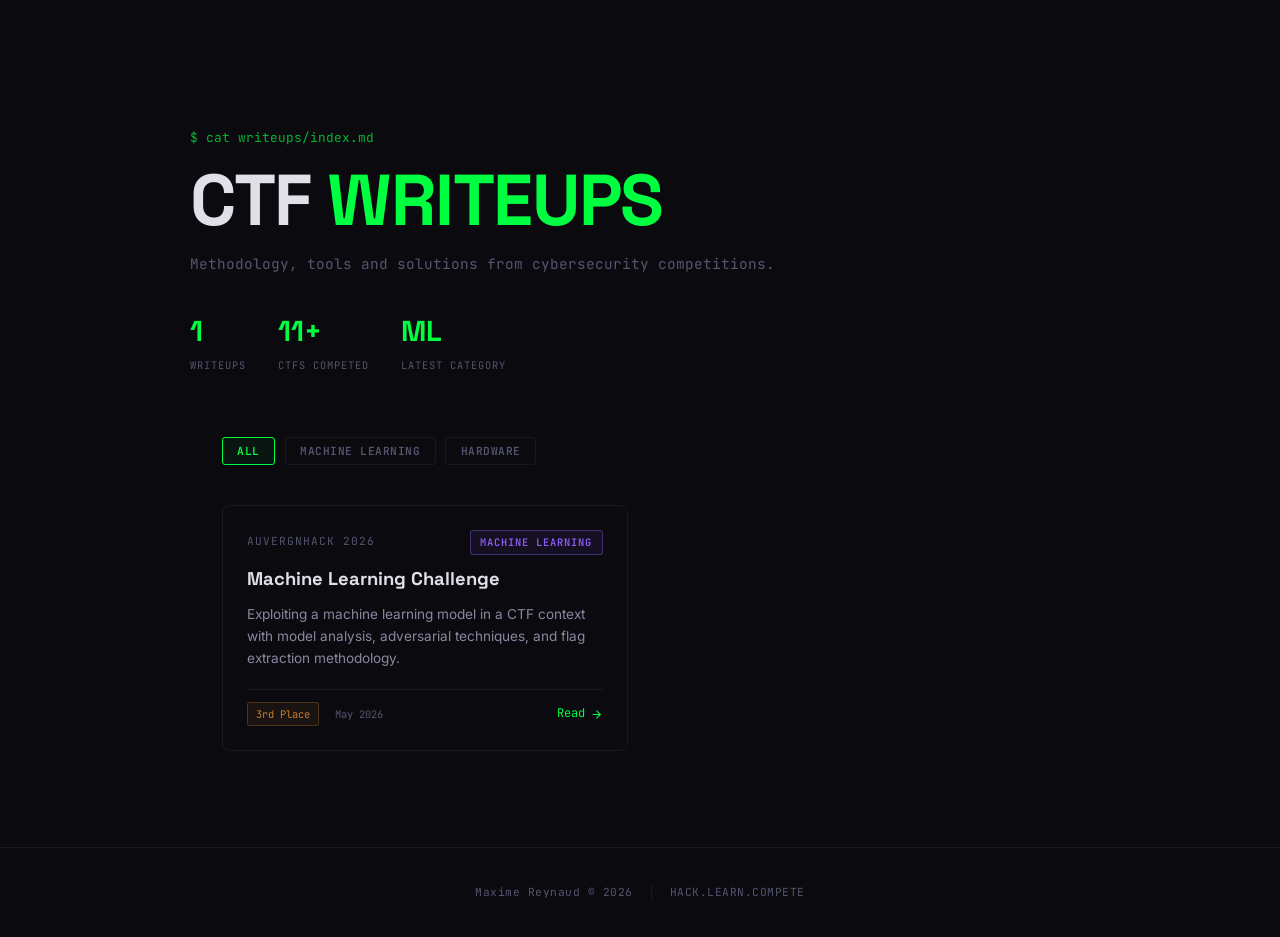
==== commit 5724b261: "fix: rename AuvergneHack to AuvergnHack, reorder sidebar, clean writeup filters - Rename AuvergneHac" ====
--- a/writeups.html
+++ b/writeups.html
@@ -74,13 +74,7 @@
     <div class="writeups-filters container" style="max-width:900px;">
         <button class="filter-btn active" data-filter="all">All</button>
         <button class="filter-btn" data-filter="ml">Machine Learning</button>
-        <button class="filter-btn" data-filter="web">Web</button>
-        <button class="filter-btn" data-filter="pwn">Pwn</button>
-        <button class="filter-btn" data-filter="rev">Reverse</button>
-        <button class="filter-btn" data-filter="crypto">Crypto</button>
-        <button class="filter-btn" data-filter="osint">OSINT</button>
-        <button class="filter-btn" data-filter="forensics">Forensics</button>
-        <button class="filter-btn" data-filter="misc">Misc</button>
+        <button class="filter-btn" data-filter="hardware">Hardware</button>
     </div>
 
     <!-- Writeup cards -->
@@ -88,12 +82,12 @@
 
         <a href="writeups/auvergnahack-2026-ml.html" class="writeup-card" data-category="ml">
             <div class="writeup-card-top">
-                <span class="writeup-ctf-name">AuvergneHack 2026</span>
+                <span class="writeup-ctf-name">AuvergnHack 2026</span>
                 <span class="cat-badge cat-ml">Machine Learning</span>
             </div>
             <div class="writeup-card-title">Machine Learning Challenge</div>
             <div class="writeup-card-desc">
-                Exploiting a machine learning model in a CTF context — model analysis, adversarial techniques, and flag extraction methodology.
+                Exploiting a machine learning model in a CTF context with model analysis, adversarial techniques, and flag extraction methodology.
             </div>
             <div class="writeup-card-footer">
                 <div class="writeup-card-meta">
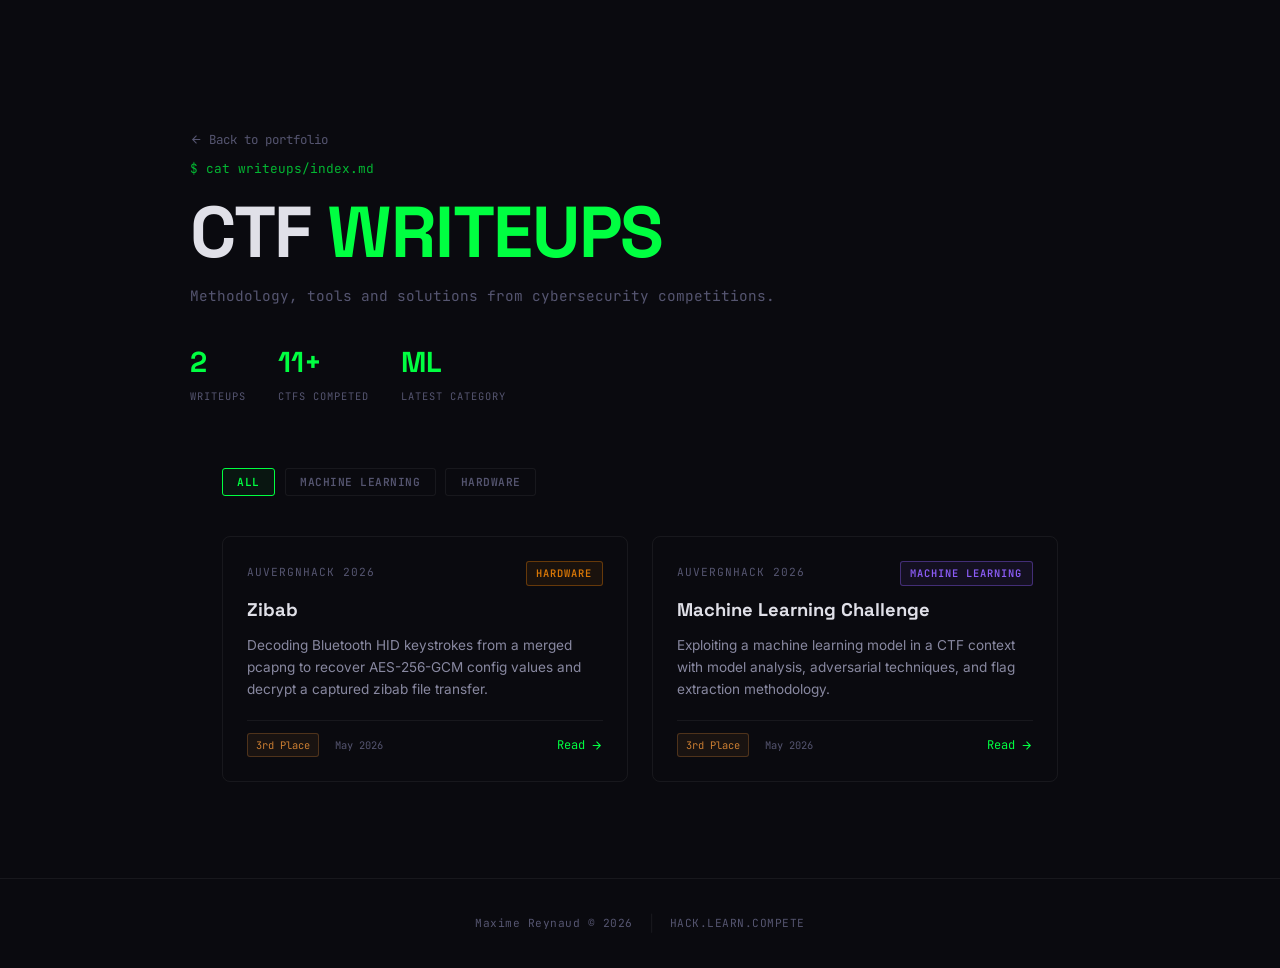
==== commit 40e349dd: "feat: add Zibab hardware writeup and update writeups index - Add full AuvergnHack 2026 Zibab writeup" ====
--- a/writeups.html
+++ b/writeups.html
@@ -50,12 +50,16 @@
     <!-- Hero -->
     <section class="writeups-hero">
         <div class="writeups-hero-content">
+            <a href="index.html" style="display:inline-flex; align-items:center; gap:0.4rem; font-family:var(--font-mono); font-size:0.78rem; color:var(--text-muted); text-decoration:none; transition:color 0.2s; margin-bottom:0.6rem;">
+                <svg viewBox="0 0 24 24" fill="none" stroke="currentColor" stroke-width="2" width="13" height="13"><path d="M19 12H5M12 5l-7 7 7 7"/></svg>
+                Back to portfolio
+            </a>
             <div class="writeups-hero-tag">$ cat writeups/index.md</div>
             <h1 class="writeups-hero-title">CTF <span>WRITEUPS</span></h1>
             <p class="writeups-hero-sub">Methodology, tools and solutions from cybersecurity competitions.</p>
             <div class="writeups-stats">
                 <div class="writeups-stat">
-                    <span class="writeups-stat-value">1</span>
+                    <span class="writeups-stat-value">2</span>
                     <span class="writeups-stat-label">Writeups</span>
                 </div>
                 <div class="writeups-stat">
@@ -79,6 +83,27 @@
 
     <!-- Writeup cards -->
     <div class="writeups-grid">
+
+        <a href="writeups/auvergnahack-2026-zibab.html" class="writeup-card" data-category="hardware">
+            <div class="writeup-card-top">
+                <span class="writeup-ctf-name">AuvergnHack 2026</span>
+                <span class="cat-badge cat-hardware">Hardware</span>
+            </div>
+            <div class="writeup-card-title">Zibab</div>
+            <div class="writeup-card-desc">
+                Decoding Bluetooth HID keystrokes from a merged pcapng to recover AES-256-GCM config values and decrypt a captured zibab file transfer.
+            </div>
+            <div class="writeup-card-footer">
+                <div class="writeup-card-meta">
+                    <span class="writeup-rank-badge">3rd Place</span>
+                    <span class="writeup-card-date">May 2026</span>
+                </div>
+                <span class="writeup-read-link">
+                    Read
+                    <svg viewBox="0 0 24 24" fill="none" stroke="currentColor" stroke-width="2" width="13" height="13"><path d="M5 12h14M12 5l7 7-7 7"/></svg>
+                </span>
+            </div>
+        </a>
 
         <a href="writeups/auvergnahack-2026-ml.html" class="writeup-card" data-category="ml">
             <div class="writeup-card-top">
--- a/writeups.css
+++ b/writeups.css
@@ -33,6 +33,24 @@
 .cat-osint    { color: var(--green);   border-color: rgba(0,255,65,0.2);    background: rgba(0,255,65,0.05); }
 .cat-forensics{ color: #14b8a6;        border-color: rgba(20,184,166,0.4);  background: rgba(20,184,166,0.08); }
 .cat-misc     { color: var(--text-muted); border-color: rgba(255,255,255,0.15); background: rgba(255,255,255,0.04); }
+.cat-hardware { color: #d97706;           border-color: rgba(217,119,6,0.4);   background: rgba(217,119,6,0.08); }
+
+/* ---- Writeup screenshots ---- */
+.writeup-img {
+    width: 100%;
+    border-radius: 6px;
+    border: 1px solid rgba(255,255,255,0.08);
+    margin: 1rem 0;
+    display: block;
+}
+.writeup-img-caption {
+    font-family: var(--font-mono);
+    font-size: 0.7rem;
+    color: var(--text-muted);
+    text-align: center;
+    margin-top: -0.5rem;
+    margin-bottom: 1rem;
+}
 
 /* ===================== WRITEUPS INDEX PAGE ===================== */
 
